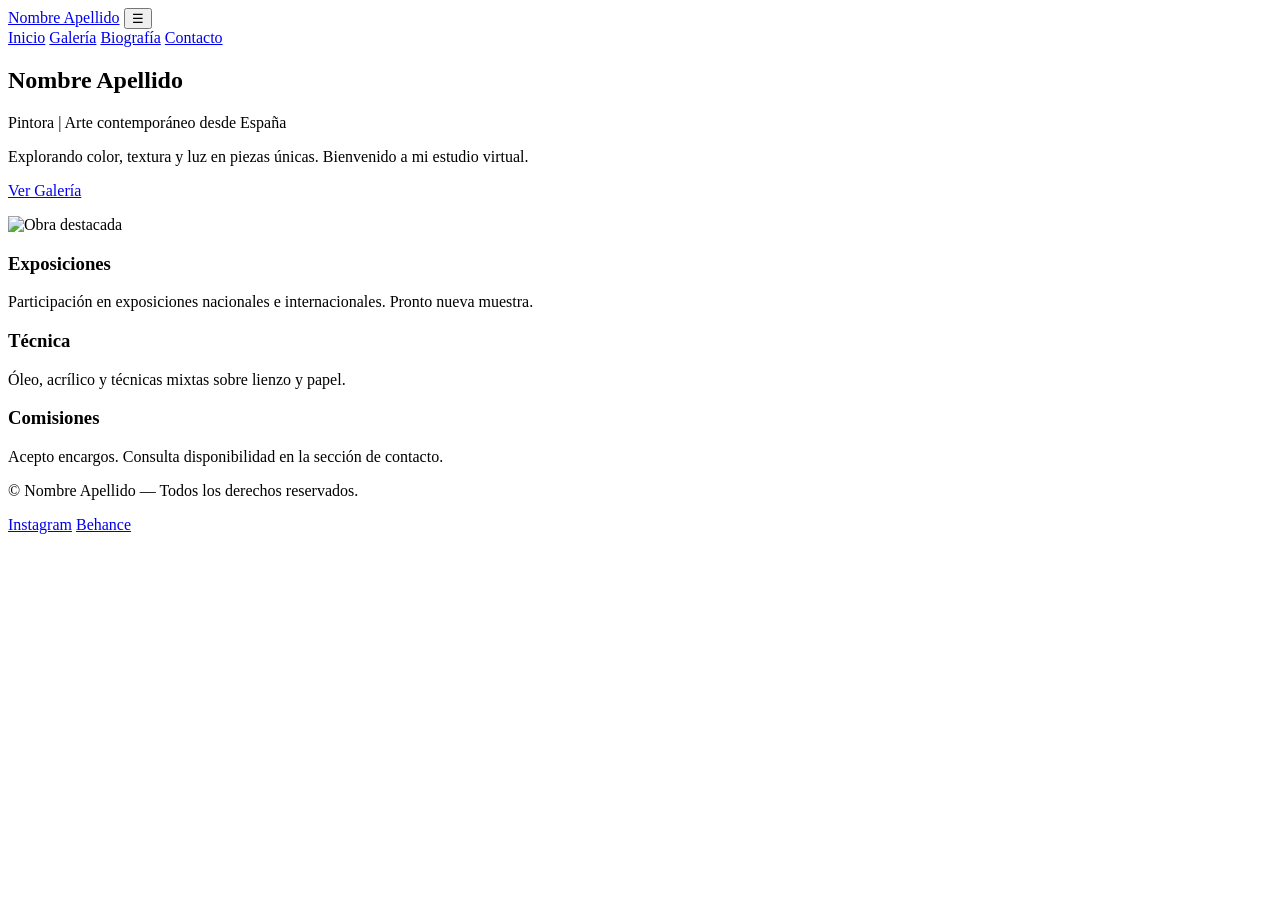
==== index.html @ e925b18b "Add index.html — artist website" ====
<!doctype html>
<html lang="es">
<head>
  <meta charset="utf-8">
  <meta name="viewport" content="width=device-width, initial-scale=1">
  <title>Nombre Apellido — Pintora</title>
  <link rel="stylesheet" href="/assets/css/style.css">
</head>
<body>
  <header class="site-header">
    <div class="container">
      <a class="brand" href="/">Nombre Apellido</a>
      <button id="nav-toggle" aria-label="Abrir menú" class="nav-toggle">☰</button>
      <nav class="site-nav" id="site-nav">
        <a href="/">Inicio</a>
        <a href="/gallery.html">Galería</a>
        <a href="/about.html">Biografía</a>
        <a href="/contact.html">Contacto</a>
      </nav>
    </div>
  </header>

  <main>
    <section class="hero">
      <div class="container hero-inner">
        <div class="hero-text">
          <h1>Nombre Apellido</h1>
          <p class="subtitle">Pintora | Arte contemporáneo desde España</p>
          <p>Explorando color, textura y luz en piezas únicas. Bienvenido a mi estudio virtual.</p>
          <p><a class="btn" href="/gallery.html">Ver Galería</a></p>
        </div>
        <div class="hero-image">
          <img src="https://images.unsplash.com/photo-1504198453319-5ce911bafcde?q=80&w=1200&auto=format&fit=crop&ixlib=rb-4.0.3&s=placeholder" alt="Obra destacada">
        </div>
      </div>
    </section>

    <section class="highlights container">
      <article class="card">
        <h3>Exposiciones</h3>
        <p>Participación en exposiciones nacionales e internacionales. Pronto nueva muestra.</p>
      </article>
      <article class="card">
        <h3>Técnica</h3>
        <p>Óleo, acrílico y técnicas mixtas sobre lienzo y papel.</p>
      </article>
      <article class="card">
        <h3>Comisiones</h3>
        <p>Acepto encargos. Consulta disponibilidad en la sección de contacto.</p>
      </article>
    </section>
  </main>

  <footer class="site-footer">
    <div class="container">
      <p>© <span id="year"></span> Nombre Apellido — Todos los derechos reservados.</p>
      <nav class="social">
        <a href="#">Instagram</a>
        <a href="#">Behance</a>
      </nav>
    </div>
  </footer>

  <script src="/assets/js/main.js"></script>
</body>
</html>
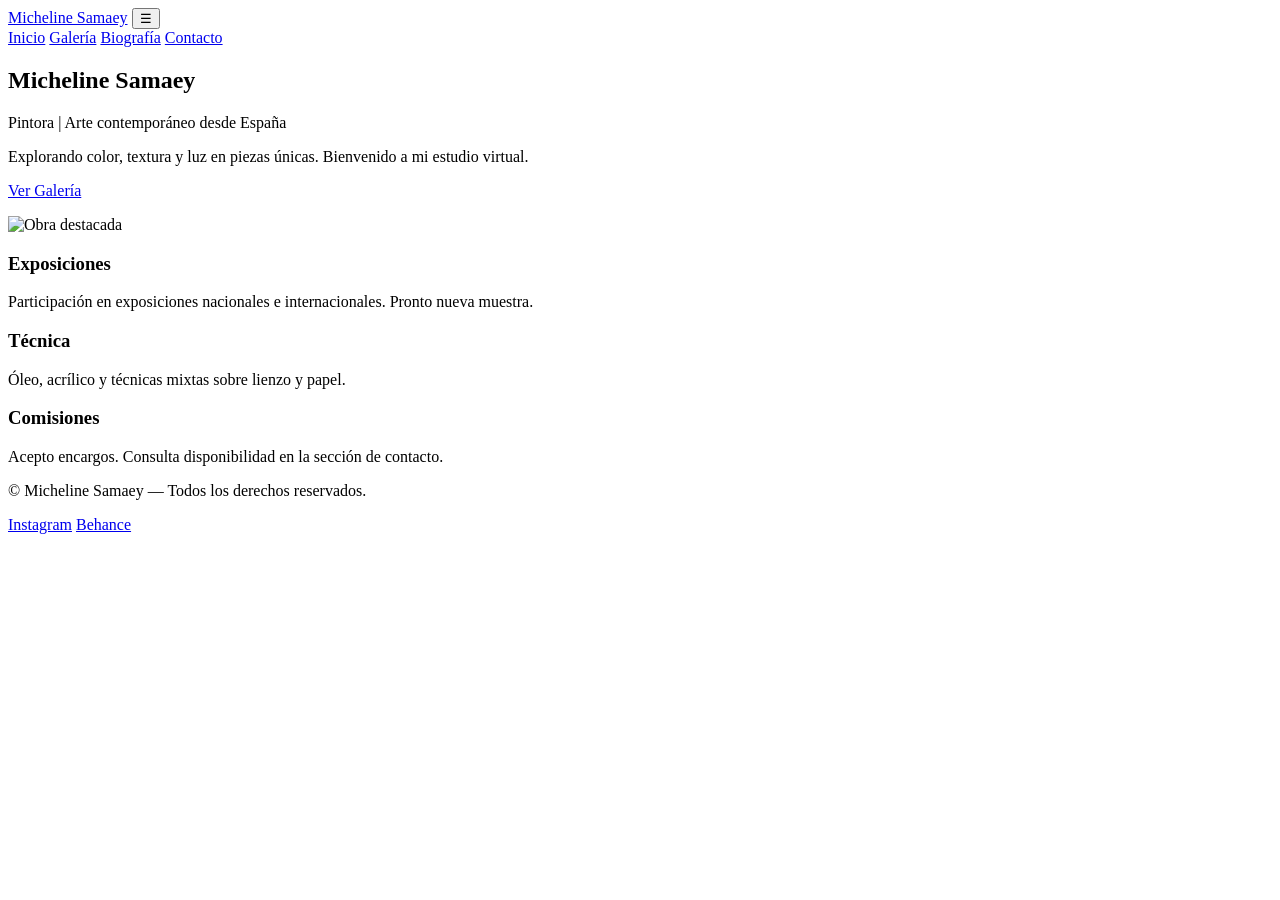
==== commit a2b10711: "Reemplaza 'Nombre Apellido' por 'Micheline Samaey' en index.html" ====
--- a/index.html
+++ b/index.html
@@ -3,13 +3,13 @@
 <head>
   <meta charset="utf-8">
   <meta name="viewport" content="width=device-width, initial-scale=1">
-  <title>Nombre Apellido — Pintora</title>
+  <title>Micheline Samaey — Pintora</title>
   <link rel="stylesheet" href="/assets/css/style.css">
 </head>
 <body>
   <header class="site-header">
     <div class="container">
-      <a class="brand" href="/">Nombre Apellido</a>
+      <a class="brand" href="/">Micheline Samaey</a>
       <button id="nav-toggle" aria-label="Abrir menú" class="nav-toggle">☰</button>
       <nav class="site-nav" id="site-nav">
         <a href="/">Inicio</a>
@@ -24,7 +24,7 @@
     <section class="hero">
       <div class="container hero-inner">
         <div class="hero-text">
-          <h1>Nombre Apellido</h1>
+          <h1>Micheline Samaey</h1>
           <p class="subtitle">Pintora | Arte contemporáneo desde España</p>
           <p>Explorando color, textura y luz en piezas únicas. Bienvenido a mi estudio virtual.</p>
           <p><a class="btn" href="/gallery.html">Ver Galería</a></p>
@@ -53,7 +53,7 @@
 
   <footer class="site-footer">
     <div class="container">
-      <p>© <span id="year"></span> Nombre Apellido — Todos los derechos reservados.</p>
+      <p>© <span id="year"></span> Micheline Samaey — Todos los derechos reservados.</p>
       <nav class="social">
         <a href="#">Instagram</a>
         <a href="#">Behance</a>
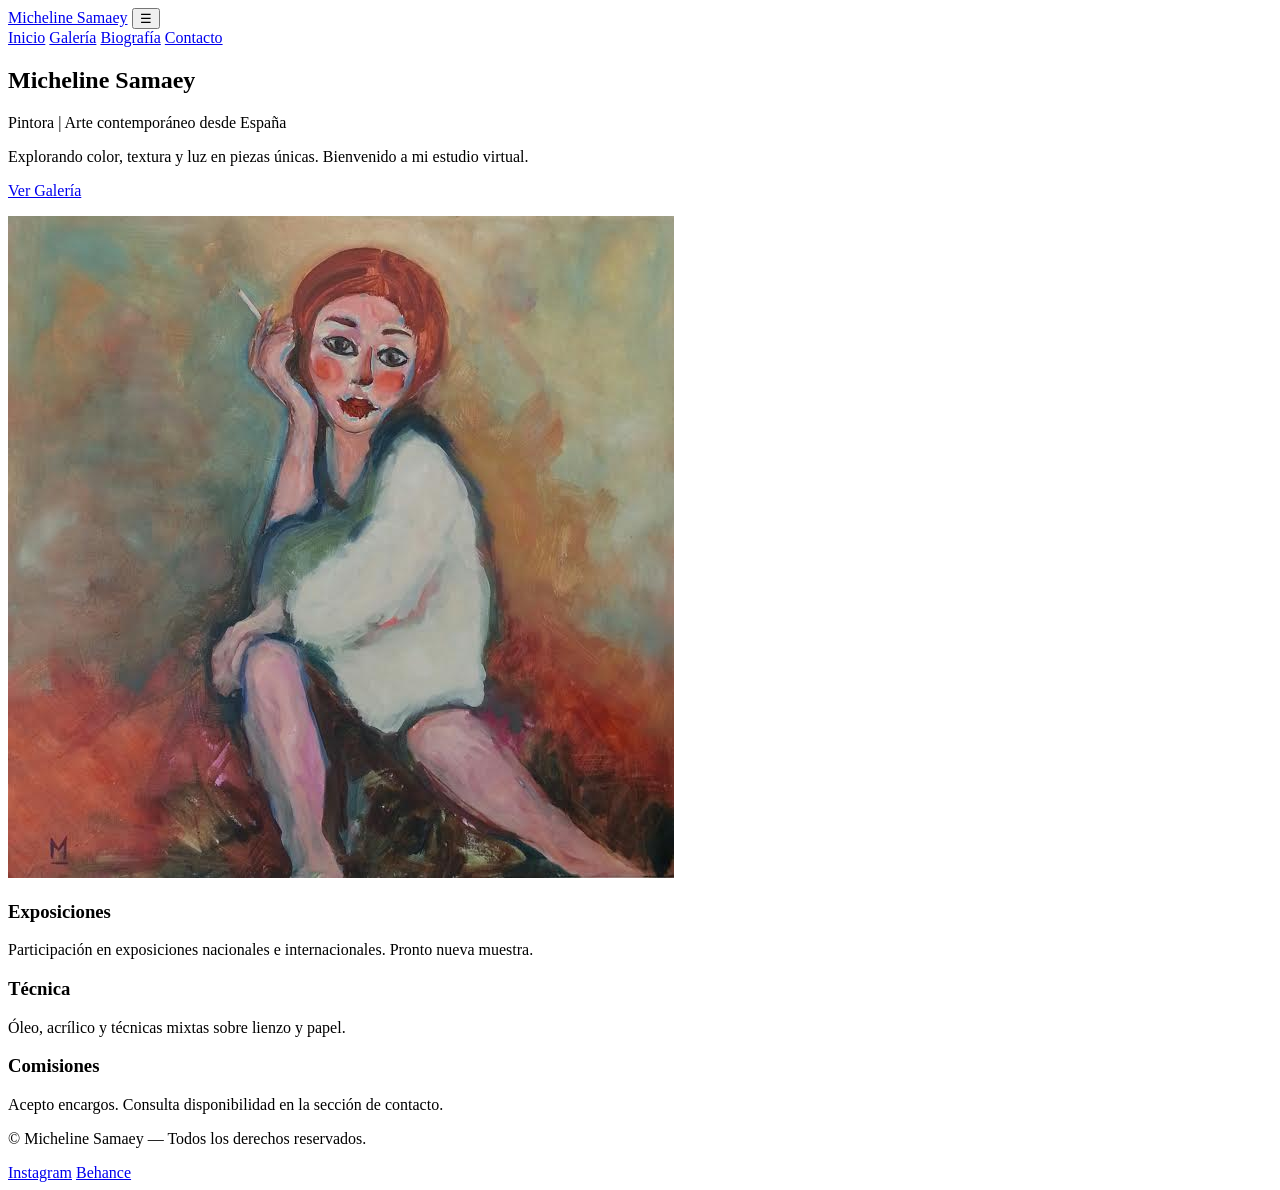
==== commit a1206e19: "Use local image images/35.jpg for featured artwork in hero section" ====
--- a/index.html
+++ b/index.html
@@ -30,7 +30,7 @@
           <p><a class="btn" href="/gallery.html">Ver Galería</a></p>
         </div>
         <div class="hero-image">
-          <img src="https://images.unsplash.com/photo-1504198453319-5ce911bafcde?q=80&w=1200&auto=format&fit=crop&ixlib=rb-4.0.3&s=placeholder" alt="Obra destacada">
+          <img src="/images/35.jpg" alt="Obra destacada">
         </div>
       </div>
     </section>
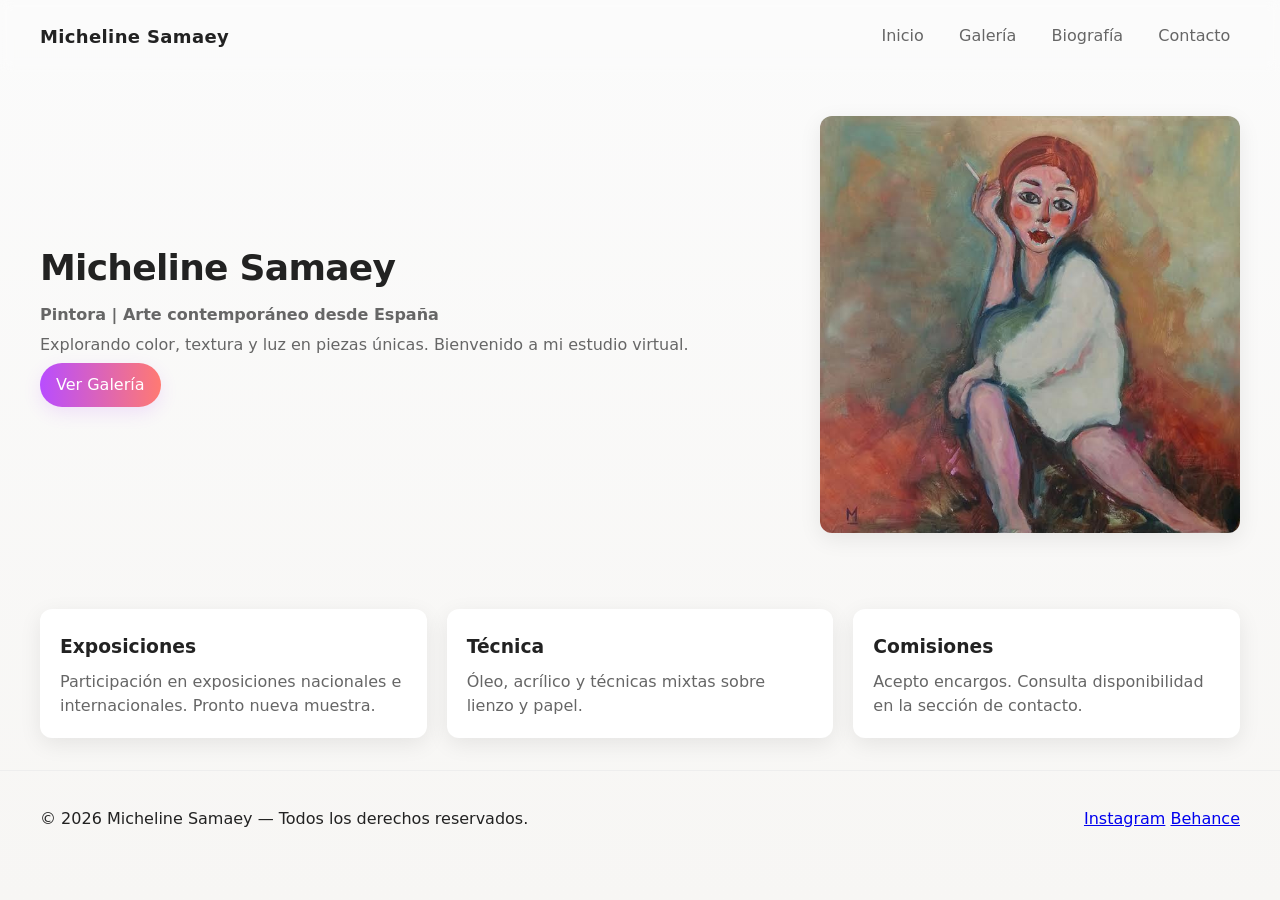
==== commit 56658686: "Fix stylesheet and script file paths in index.html" ====
--- a/index.html
+++ b/index.html
@@ -4,7 +4,7 @@
   <meta charset="utf-8">
   <meta name="viewport" content="width=device-width, initial-scale=1">
   <title>Micheline Samaey — Pintora</title>
-  <link rel="stylesheet" href="/assets/css/style.css">
+  <link rel="stylesheet" href="assets_css_style.css">
 </head>
 <body>
   <header class="site-header">
@@ -30,7 +30,7 @@
           <p><a class="btn" href="/gallery.html">Ver Galería</a></p>
         </div>
         <div class="hero-image">
-          <img src="/images/35.jpg" alt="Obra destacada">
+          <img src="images/35.jpg" alt="Obra destacada">
         </div>
       </div>
     </section>
@@ -61,6 +61,6 @@
     </div>
   </footer>
 
-  <script src="/assets/js/main.js"></script>
+  <script src="assets_js_main.js"></script>
 </body>
 </html>
--- a/assets_css_style.css
+++ b/assets_css_style.css
@@ -0,0 +1,272 @@
+/* Modern artist site — style.css */
+:root{
+  --bg:#f7f6f4;
+  --card:#ffffff;
+  --text:#222;
+  --muted:#666;
+  --accent:#b84dff;
+  --accent-2:#ff7a72;
+  --max-width:1200px;
+  --radius:12px;
+  --gap:1.25rem;
+  --transition:250ms cubic-bezier(.2,.9,.2,1);
+  --shadow: 0 6px 22px rgba(15,15,15,0.08);
+  font-size:16px;
+}
+
+*{box-sizing:border-box}
+html,body{height:100%}
+body{
+  margin:0;
+  font-family: Inter, system-ui, -apple-system, "Segoe UI", Roboto, "Helvetica Neue", Arial;
+  color:var(--text);
+  background:linear-gradient(180deg,#fbfbfb 0%,var(--bg) 100%);
+  -webkit-font-smoothing:antialiased;
+  -moz-osx-font-smoothing:grayscale;
+  line-height:1.5;
+}
+
+/* Layout */
+.container{
+  width:calc(100% - 2rem);
+  max-width:var(--max-width);
+  margin:0 auto;
+}
+
+/* Header */
+.site-header{
+  background:transparent;
+  padding:1rem 0;
+  position:sticky;
+  top:0;
+  z-index:40;
+  backdrop-filter: blur(6px);
+}
+.site-header .container{
+  display:flex;
+  gap:1rem;
+  align-items:center;
+  justify-content:space-between;
+}
+.brand{
+  font-weight:700;
+  letter-spacing:0.02em;
+  text-decoration:none;
+  color:var(--text);
+  font-size:1.125rem;
+}
+.site-nav{
+  display:flex;
+  gap:1rem;
+  align-items:center;
+}
+.site-nav a{
+  color:var(--muted);
+  text-decoration:none;
+  padding:.5rem .6rem;
+  border-radius:8px;
+  transition:var(--transition);
+}
+.site-nav a:hover{color:var(--text); background:rgba(0,0,0,0.03)}
+
+/* Mobile nav */
+.nav-toggle{
+  display:none;
+  background:transparent;
+  border:0;
+  font-size:1.25rem;
+}
+
+/* Hero */
+.hero{
+  padding:2.75rem 0;
+}
+.hero-inner{
+  display:grid;
+  grid-template-columns:1fr 420px;
+  gap:var(--gap);
+  align-items:center;
+}
+.hero-text h1{
+  margin:.25rem 0 .5rem;
+  font-size:2.25rem;
+  letter-spacing:-0.02em;
+}
+.subtitle{
+  color:var(--accent-2);
+  font-weight:600;
+  margin:0 0 .75rem;
+}
+.hero-text p{color:var(--muted); margin:.4rem 0}
+.btn{
+  display:inline-block;
+  background:linear-gradient(90deg,var(--accent),var(--accent-2));
+  color:white;
+  padding:.6rem 1rem;
+  border-radius:999px;
+  text-decoration:none;
+  box-shadow:0 6px 18px rgba(184,77,255,0.14);
+  transition:transform var(--transition);
+}
+.btn:hover{transform:translateY(-3px)}
+
+/* Hero image */
+.hero-image img{
+  width:100%;
+  height:100%;
+  max-height:420px;
+  object-fit:cover;
+  border-radius:var(--radius);
+  box-shadow:var(--shadow);
+  display:block;
+}
+
+/* Highlights */
+.highlights{
+  display:grid;
+  grid-template-columns:repeat(3,1fr);
+  gap:var(--gap);
+  margin:2rem auto;
+}
+.card{
+  background:var(--card);
+  padding:1.25rem;
+  border-radius:12px;
+  box-shadow:var(--shadow);
+}
+.card h3{margin:.25rem 0 .5rem}
+.card p{color:var(--muted); margin:0}
+
+/* Gallery page */
+.gallery-grid{
+  display:grid;
+  grid-template-columns:repeat(3,1fr);
+  gap:1rem;
+  margin:1.25rem 0 2rem;
+}
+.gallery-item{
+  position:relative;
+  overflow:hidden;
+  border-radius:12px;
+  cursor:pointer;
+  background:linear-gradient(180deg, #f0eff4, #efe7ff);
+}
+.gallery-item img{
+  width:100%;
+  height:100%;
+  display:block;
+  object-fit:cover;
+  transition:transform 400ms ease;
+}
+.gallery-item:hover img{transform:scale(1.04)}
+.gallery-caption{
+  position:absolute;
+  left:0;right:0;bottom:0;
+  padding:.75rem;
+  color:white;
+  background:linear-gradient(180deg, rgba(0,0,0,0) 0%, rgba(0,0,0,0.45) 100%);
+  font-size:.95rem;
+}
+
+/* Lightbox */
+.lightbox{
+  position:fixed;
+  inset:0;
+  display:none;
+  align-items:center;
+  justify-content:center;
+  background:rgba(0,0,0,0.6);
+  z-index:80;
+}
+.lightbox.open{display:flex}
+.lightbox-content{
+  max-width:90%;
+  max-height:90%;
+  border-radius:10px;
+  overflow:hidden;
+  background:#000;
+  display:flex;
+  align-items:center;
+  justify-content:center;
+}
+.lightbox-content img{max-width:100%; max-height:100%; object-fit:contain}
+.lb-close, .lb-nav{
+  position:fixed;
+  color:white;
+  background:transparent;
+  border:0;
+  font-size:1.25rem;
+  cursor:pointer;
+  z-index:90;
+}
+.lb-close{top:1rem; right:1rem}
+.lb-nav{top:50%; transform:translateY(-50%)}
+.lb-prev{left:1rem}
+.lb-next{right:1rem}
+
+/* About & Contact */
+.profile{
+  display:grid;
+  grid-template-columns:320px 1fr;
+  gap:var(--gap);
+  align-items:start;
+}
+.profile .portrait{
+  border-radius:12px;
+  overflow:hidden;
+  box-shadow:var(--shadow);
+}
+.bio h2{margin:0 0 .5rem}
+.exhibitions{margin-top:1rem}
+.timeline{list-style:none; padding:0; margin:0}
+.timeline li{padding:.6rem 0; border-bottom:1px dashed #eee; color:var(--muted)}
+
+/* Contact form */
+.form{
+  background:var(--card);
+  padding:1rem;
+  border-radius:12px;
+  box-shadow:var(--shadow);
+  max-width:720px;
+}
+.form label{display:block; font-size:.9rem; margin:.5rem 0 .25rem}
+.input, textarea, select{
+  width:100%;
+  padding:.6rem;
+  border-radius:8px;
+  border:1px solid #e6e6e6;
+  font-size:1rem;
+}
+textarea{min-height:140px; resize:vertical}
+.form .row{display:flex; gap:1rem}
+.form .row .col{flex:1}
+
+.form .muted{color:var(--muted); font-size:.9rem}
+.form .success{background:#eafff3; color:#08663f; padding:.6rem; border-radius:8px; margin-top:.75rem}
+
+/* Footer */
+.site-footer{
+  padding:1.25rem 0;
+  border-top:1px solid #eee;
+  margin-top:2rem;
+  background:transparent;
+}
+.site-footer .container{
+  display:flex;
+  align-items:center;
+  justify-content:space-between;
+  gap:1rem;
+}
+
+/* Responsive */
+@media (max-width:980px){
+  .hero-inner{grid-template-columns:1fr}
+  .gallery-grid{grid-template-columns:repeat(2,1fr)}
+  .profile{grid-template-columns:1fr}
+}
+@media (max-width:640px){
+  .site-nav{display:none}
+  .nav-toggle{display:inline-block}
+  .highlights{grid-template-columns:1fr}
+  .gallery-grid{grid-template-columns:1fr}
+}
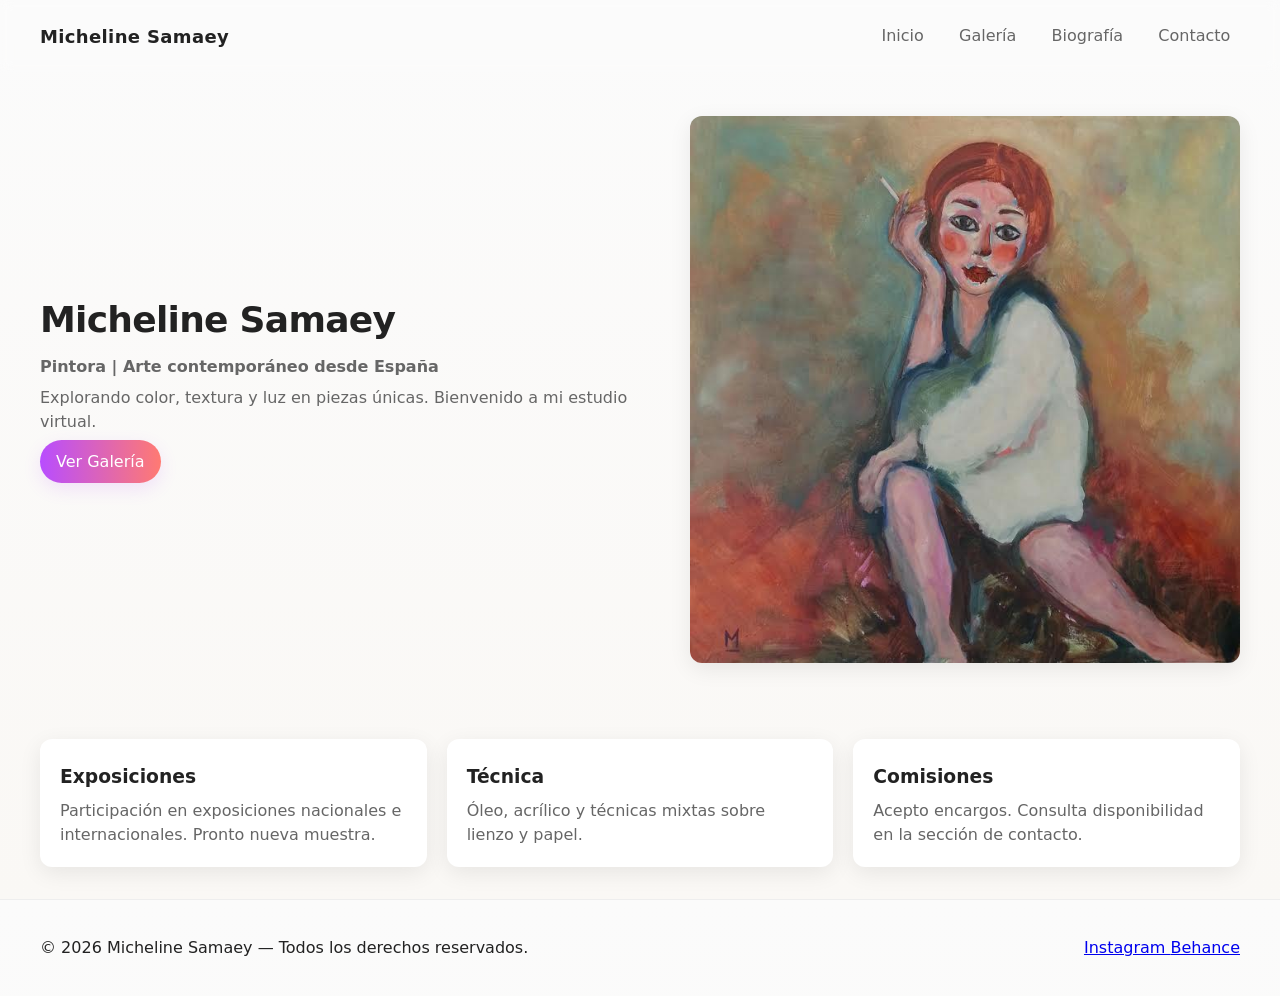
==== commit 24100a55: "Update Instagram link in footer" ====
--- a/index.html
+++ b/index.html
@@ -55,7 +55,10 @@
     <div class="container">
       <p>© <span id="year"></span> Micheline Samaey — Todos los derechos reservados.</p>
       <nav class="social">
-        <a href="#">Instagram</a>
+
+        <a href="https://www.instagram.com/micheline_samaey/" target="_blank" rel="noopener noreferrer">
+          Instagram
+        </a>
         <a href="#">Behance</a>
       </nav>
     </div>
--- a/assets_css_style.css
+++ b/assets_css_style.css
@@ -1,6 +1,6 @@
 /* Modern artist site — style.css */
 :root{
-  --bg:#f7f6f4;
+  --bg:#faf8f5;
   --card:#ffffff;
   --text:#222;
   --muted:#666;
@@ -83,7 +83,7 @@
 }
 .hero-inner{
   display:grid;
-  grid-template-columns:1fr 420px;
+  grid-template-columns:1fr 550px;
   gap:var(--gap);
   align-items:center;
 }
@@ -114,7 +114,7 @@
 .hero-image img{
   width:100%;
   height:100%;
-  max-height:420px;
+  max-height:650px;
   object-fit:cover;
   border-radius:var(--radius);
   box-shadow:var(--shadow);
@@ -269,4 +269,4 @@
   .nav-toggle{display:inline-block}
   .highlights{grid-template-columns:1fr}
   .gallery-grid{grid-template-columns:1fr}
-}+}
